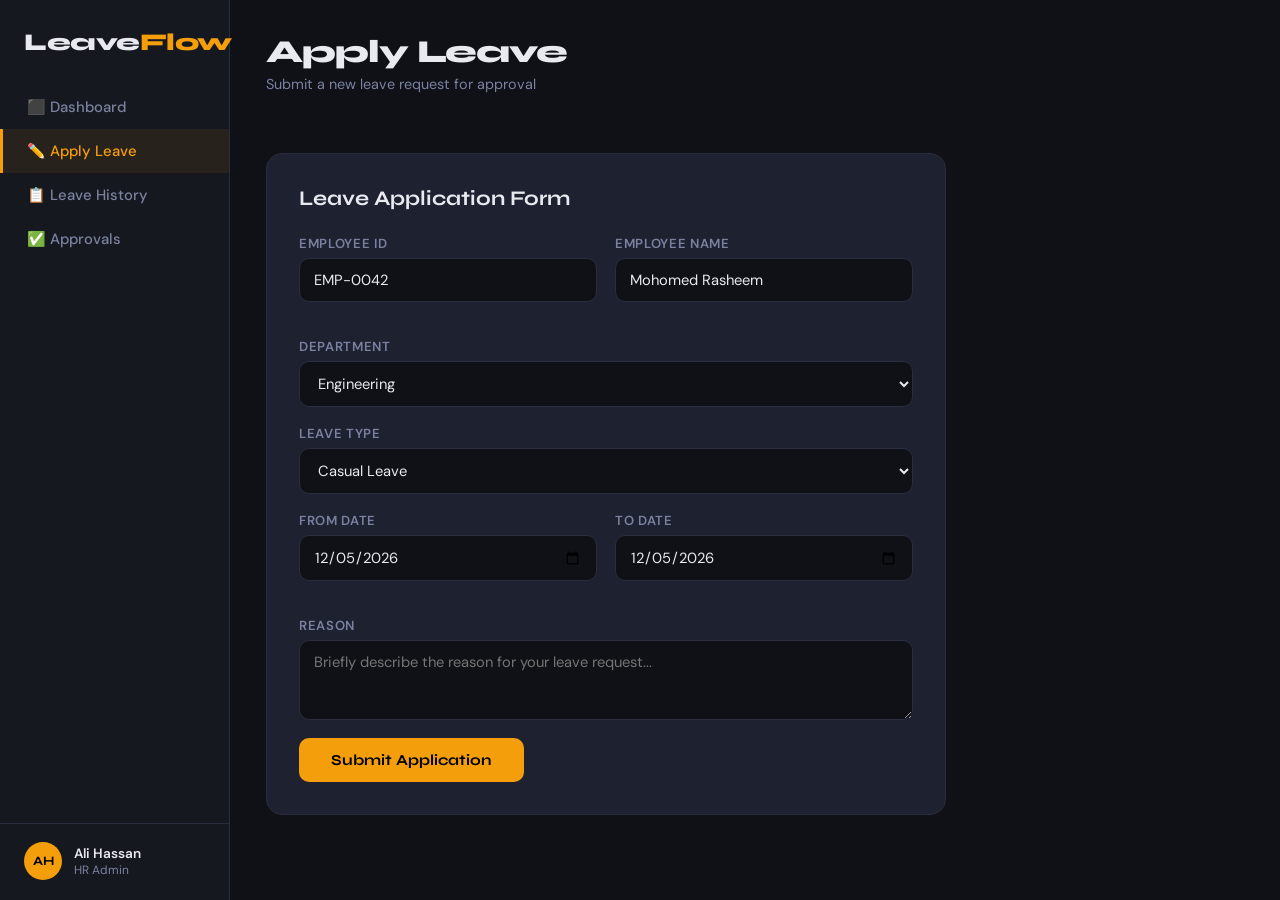
==== apply.html @ 22546e37 "Initial commit" ====
<!DOCTYPE html>
<html lang="en">
<head>
  <meta charset="UTF-8"/>
  <meta name="viewport" content="width=device-width, initial-scale=1.0"/>
  <title>LeaveFlow – Apply Leave</title>
  <link href="https://fonts.googleapis.com/css2?family=Syne:wght@400;600;700;800&family=DM+Sans:wght@300;400;500&display=swap" rel="stylesheet"/>
  <link rel="stylesheet" href="style.css"/>
</head>
<body>
  <nav class="sidebar">
    <div class="logo">Leave<span>Flow</span></div>
    <ul>
      <li><a href="index.html">⬛ Dashboard</a></li>
      <li class="active"><a href="apply.html">✏️ Apply Leave</a></li>
      <li><a href="history.html">📋 Leave History</a></li>
      <li><a href="approval.html">✅ Approvals</a></li>
    </ul>
    <div class="sidebar-user">
      <div class="avatar">AH</div>
      <div><div class="uname">Ali Hassan</div><div class="urole">HR Admin</div></div>
    </div>
  </nav>

  <main class="content">
    <header class="topbar">
      <div class="page-head">
        <h1>Apply Leave</h1>
        <p>Submit a new leave request for approval</p>
      </div>
    </header>

    <div class="alert success" id="successAlert">
      ✅ Leave application submitted successfully! Your request is pending approval.
    </div>

    <div class="form-box">
      <h2>Leave Application Form</h2>

      <div class="form-row">
        <div class="form-group">
          <label>Employee ID</label>
          <input type="text" id="empId" placeholder="e.g. EMP-0042" value="EMP-0042"/>
        </div>
        <div class="form-group">
          <label>Employee Name</label>
          <input type="text" id="empName" placeholder="Full name" value="Mohomed Rasheem"/>
        </div>
      </div>

      <div class="form-group">
        <label>Department</label>
        <select id="dept">
          <option>Engineering</option>
          <option>Human Resources</option>
          <option>Finance</option>
          <option>Marketing</option>
          <option>IT</option>
          <option>Operations</option>
        </select>
      </div>

      <div class="form-group">
        <label>Leave Type</label>
        <select id="leaveType">
          <option value="Casual">Casual Leave</option>
          <option value="Sick">Sick Leave</option>
          <option value="Annual">Annual Leave</option>
        </select>
      </div>

      <div class="form-row">
        <div class="form-group">
          <label>From Date</label>
          <input type="date" id="fromDate"/>
        </div>
        <div class="form-group">
          <label>To Date</label>
          <input type="date" id="toDate"/>
        </div>
      </div>

      <div class="form-group">
        <label>Reason</label>
        <textarea id="reason" placeholder="Briefly describe the reason for your leave request..."></textarea>
      </div>

      <div style="display:flex; align-items:center; gap:16px; margin-top:8px;">
        <button class="btn-primary" onclick="submitLeave()">Submit Application</button>
        <span id="errorMsg" style="color:#f87171; font-size:0.85rem;"></span>
      </div>
    </div>
  </main>

  <script>
    // Set default dates
    const today = new Date().toISOString().split('T')[0];
    document.getElementById('fromDate').value = today;
    document.getElementById('toDate').value = today;

    function submitLeave() {
      const empId = document.getElementById('empId').value.trim();
      const empName = document.getElementById('empName').value.trim();
      const from = document.getElementById('fromDate').value;
      const to = document.getElementById('toDate').value;
      const reason = document.getElementById('reason').value.trim();
      const errEl = document.getElementById('errorMsg');

      if (!empId || !empName || !from || !to || !reason) {
        errEl.textContent = '⚠ Please fill in all fields.';
        return;
      }
      if (new Date(to) < new Date(from)) {
        errEl.textContent = '⚠ End date cannot be before start date.';
        return;
      }
      errEl.textContent = '';

      // Save to localStorage
      const existing = JSON.parse(localStorage.getItem('leaveRequests') || '[]');
      existing.push({
        id: 'LV-' + Math.floor(Math.random()*9000+1000),
        empId, empName,
        dept: document.getElementById('dept').value,
        type: document.getElementById('leaveType').value,
        from, to, reason,
        status: 'Pending',
        deptHead: 'Pending',
        hr: 'Pending',
        submittedAt: new Date().toLocaleDateString()
      });
      localStorage.setItem('leaveRequests', JSON.stringify(existing));

      document.getElementById('successAlert').style.display = 'block';
      document.getElementById('reason').value = '';
      window.scrollTo({ top: 0, behavior: 'smooth' });
    }
  </script>
</body>
</html>
---- style.css ----
/* ===== LeaveFlow Design System ===== */
@import url('https://fonts.googleapis.com/css2?family=Syne:wght@400;600;700;800&family=DM+Sans:wght@300;400;500&display=swap');

:root {
  --bg: #0f1117;
  --sidebar-bg: #16181f;
  --card-bg: #1e2130;
  --card-border: #2a2d3e;
  --accent: #f59e0b;
  --accent2: #3b82f6;
  --green: #10b981;
  --red: #ef4444;
  --text: #e8eaf0;
  --muted: #7b82a0;
  --font-head: 'Syne', sans-serif;
  --font-body: 'DM Sans', sans-serif;
}

*, *::before, *::after { box-sizing: border-box; margin: 0; padding: 0; }

body {
  display: flex;
  min-height: 100vh;
  background: var(--bg);
  color: var(--text);
  font-family: var(--font-body);
}

/* ====== SIDEBAR ====== */
.sidebar {
  width: 230px;
  min-height: 100vh;
  background: var(--sidebar-bg);
  border-right: 1px solid var(--card-border);
  display: flex;
  flex-direction: column;
  padding: 28px 0 20px;
  position: fixed;
  top: 0; left: 0; bottom: 0;
}

.logo {
  font-family: var(--font-head);
  font-size: 1.5rem;
  font-weight: 800;
  padding: 0 24px 28px;
  letter-spacing: -0.5px;
  color: var(--text);
}
.logo span { color: var(--accent); }

.sidebar ul { list-style: none; flex: 1; }
.sidebar ul li a {
  display: block;
  padding: 12px 24px;
  color: var(--muted);
  text-decoration: none;
  font-size: 0.93rem;
  font-weight: 500;
  border-left: 3px solid transparent;
  transition: all 0.2s;
}
.sidebar ul li a:hover { color: var(--text); background: rgba(255,255,255,0.04); }
.sidebar ul li.active a {
  color: var(--accent);
  border-left-color: var(--accent);
  background: rgba(245,158,11,0.08);
}

.sidebar-user {
  display: flex;
  align-items: center;
  gap: 12px;
  padding: 18px 24px 0;
  border-top: 1px solid var(--card-border);
  margin-top: 16px;
}
.avatar {
  width: 38px; height: 38px;
  background: var(--accent);
  border-radius: 50%;
  display: flex; align-items: center; justify-content: center;
  font-family: var(--font-head);
  font-weight: 700;
  font-size: 0.8rem;
  color: #000;
  flex-shrink: 0;
}
.uname { font-size: 0.85rem; font-weight: 600; }
.urole { font-size: 0.75rem; color: var(--muted); }

/* ====== MAIN CONTENT ====== */
.content {
  margin-left: 230px;
  flex: 1;
  padding: 32px 36px;
  min-height: 100vh;
}

.topbar {
  display: flex;
  align-items: flex-start;
  justify-content: space-between;
  margin-bottom: 32px;
}
.topbar h1 {
  font-family: var(--font-head);
  font-size: 2rem;
  font-weight: 800;
  letter-spacing: -1px;
}
.subtitle { color: var(--muted); font-size: 0.9rem; margin-top: 4px; }
.date-badge {
  background: var(--card-bg);
  border: 1px solid var(--card-border);
  padding: 8px 16px;
  border-radius: 20px;
  font-size: 0.82rem;
  color: var(--muted);
  white-space: nowrap;
}

/* ====== STAT CARDS ====== */
.cards {
  display: grid;
  grid-template-columns: repeat(4, 1fr);
  gap: 20px;
  margin-bottom: 28px;
}
.card {
  background: var(--card-bg);
  border: 1px solid var(--card-border);
  border-radius: 16px;
  padding: 24px;
  position: relative;
  overflow: hidden;
  transition: transform 0.2s;
}
.card:hover { transform: translateY(-3px); }
.card::after {
  content: '';
  position: absolute;
  top: -20px; right: -20px;
  width: 80px; height: 80px;
  border-radius: 50%;
  opacity: 0.12;
}
.card-blue::after { background: #3b82f6; }
.card-yellow::after { background: #f59e0b; }
.card-orange::after { background: #f97316; }
.card-green::after { background: #10b981; }

.card-icon { font-size: 1.4rem; margin-bottom: 12px; }
.card-num {
  font-family: var(--font-head);
  font-size: 2.4rem;
  font-weight: 800;
  line-height: 1;
  margin-bottom: 6px;
}
.card-blue .card-num { color: #60a5fa; }
.card-yellow .card-num { color: #fbbf24; }
.card-orange .card-num { color: #fb923c; }
.card-green .card-num { color: #34d399; }
.card-label { font-size: 0.82rem; color: var(--muted); font-weight: 500; }

/* ====== CHARTS ====== */
.charts-row {
  display: grid;
  grid-template-columns: 1fr 340px;
  gap: 20px;
  margin-bottom: 28px;
}
.chart-box {
  background: var(--card-bg);
  border: 1px solid var(--card-border);
  border-radius: 16px;
  padding: 24px;
}
.chart-box h2 {
  font-family: var(--font-head);
  font-size: 1rem;
  font-weight: 700;
  margin-bottom: 18px;
  color: var(--text);
}

/* ====== TABLE ====== */
.recent-table {
  background: var(--card-bg);
  border: 1px solid var(--card-border);
  border-radius: 16px;
  padding: 24px;
}
.recent-table h2 {
  font-family: var(--font-head);
  font-size: 1rem;
  font-weight: 700;
  margin-bottom: 18px;
}
table { width: 100%; border-collapse: collapse; }
thead th {
  text-align: left;
  font-size: 0.78rem;
  font-weight: 600;
  color: var(--muted);
  text-transform: uppercase;
  letter-spacing: 0.06em;
  padding: 0 0 12px;
  border-bottom: 1px solid var(--card-border);
}
tbody tr { border-bottom: 1px solid rgba(255,255,255,0.04); }
tbody tr:last-child { border-bottom: none; }
tbody td {
  padding: 13px 0;
  font-size: 0.9rem;
  color: var(--text);
}

/* Badges */
.badge {
  display: inline-block;
  padding: 4px 12px;
  border-radius: 20px;
  font-size: 0.75rem;
  font-weight: 600;
}
.badge.pending { background: rgba(251,191,36,0.15); color: #fbbf24; }
.badge.approved { background: rgba(52,211,153,0.15); color: #34d399; }
.badge.rejected { background: rgba(239,68,68,0.15); color: #f87171; }

/* ====== FORM STYLES ====== */
.form-box {
  background: var(--card-bg);
  border: 1px solid var(--card-border);
  border-radius: 16px;
  padding: 32px;
  max-width: 680px;
}
.form-box h2 {
  font-family: var(--font-head);
  font-size: 1.3rem;
  font-weight: 700;
  margin-bottom: 24px;
}
.form-row {
  display: grid;
  grid-template-columns: 1fr 1fr;
  gap: 18px;
  margin-bottom: 18px;
}
.form-group { display: flex; flex-direction: column; gap: 6px; margin-bottom: 18px; }
.form-group label { font-size: 0.82rem; font-weight: 600; color: var(--muted); text-transform: uppercase; letter-spacing: 0.05em; }
.form-group input,
.form-group select,
.form-group textarea {
  background: var(--bg);
  border: 1px solid var(--card-border);
  border-radius: 10px;
  padding: 11px 14px;
  color: var(--text);
  font-family: var(--font-body);
  font-size: 0.92rem;
  outline: none;
  transition: border-color 0.2s;
}
.form-group input:focus,
.form-group select:focus,
.form-group textarea:focus { border-color: var(--accent); }
.form-group textarea { resize: vertical; min-height: 80px; }
.form-group select option { background: var(--card-bg); }

.btn-primary {
  background: var(--accent);
  color: #000;
  border: none;
  padding: 13px 32px;
  border-radius: 10px;
  font-family: var(--font-head);
  font-size: 0.95rem;
  font-weight: 700;
  cursor: pointer;
  transition: opacity 0.2s, transform 0.1s;
}
.btn-primary:hover { opacity: 0.88; transform: translateY(-1px); }

.btn-approve {
  background: rgba(16,185,129,0.15);
  color: #34d399;
  border: 1px solid rgba(16,185,129,0.3);
  padding: 6px 14px;
  border-radius: 8px;
  font-size: 0.8rem;
  font-weight: 600;
  cursor: pointer;
  transition: background 0.2s;
  margin-right: 6px;
}
.btn-approve:hover { background: rgba(16,185,129,0.3); }

.btn-reject {
  background: rgba(239,68,68,0.1);
  color: #f87171;
  border: 1px solid rgba(239,68,68,0.25);
  padding: 6px 14px;
  border-radius: 8px;
  font-size: 0.8rem;
  font-weight: 600;
  cursor: pointer;
  transition: background 0.2s;
}
.btn-reject:hover { background: rgba(239,68,68,0.22); }

/* Alert / Success */
.alert {
  padding: 14px 18px;
  border-radius: 10px;
  font-size: 0.9rem;
  margin-bottom: 22px;
  display: none;
}
.alert.success { background: rgba(16,185,129,0.15); color: #34d399; border: 1px solid rgba(16,185,129,0.3); }

/* Page section heading */
.page-head { margin-bottom: 28px; }
.page-head h1 { font-family: var(--font-head); font-size: 2rem; font-weight: 800; letter-spacing: -1px; }
.page-head p { color: var(--muted); margin-top: 4px; font-size: 0.9rem; }

/* Filter bar */
.filter-bar {
  display: flex;
  gap: 12px;
  margin-bottom: 20px;
  flex-wrap: wrap;
}
.filter-bar select, .filter-bar input {
  background: var(--card-bg);
  border: 1px solid var(--card-border);
  border-radius: 10px;
  padding: 9px 14px;
  color: var(--text);
  font-family: var(--font-body);
  font-size: 0.88rem;
  outline: none;
}

/* Full-width table box */
.table-box {
  background: var(--card-bg);
  border: 1px solid var(--card-border);
  border-radius: 16px;
  padding: 24px;
  overflow-x: auto;
}
.table-box h2 {
  font-family: var(--font-head);
  font-size: 1rem;
  font-weight: 700;
  margin-bottom: 18px;
}

/* Step indicator */
.approval-steps {
  display: flex;
  gap: 10px;
  align-items: center;
  margin-bottom: 6px;
  font-size: 0.78rem;
  color: var(--muted);
}
.step-dot {
  width: 8px; height: 8px;
  border-radius: 50%;
  background: var(--card-border);
}
.step-dot.done { background: var(--green); }
.step-dot.active { background: var(--accent); }

@media (max-width: 900px) {
  .sidebar { width: 60px; }
  .logo, .sidebar ul li a span, .sidebar-user .uname, .sidebar-user .urole { display: none; }
  .content { margin-left: 60px; padding: 20px 16px; }
  .cards { grid-template-columns: 1fr 1fr; }
  .charts-row { grid-template-columns: 1fr; }
}
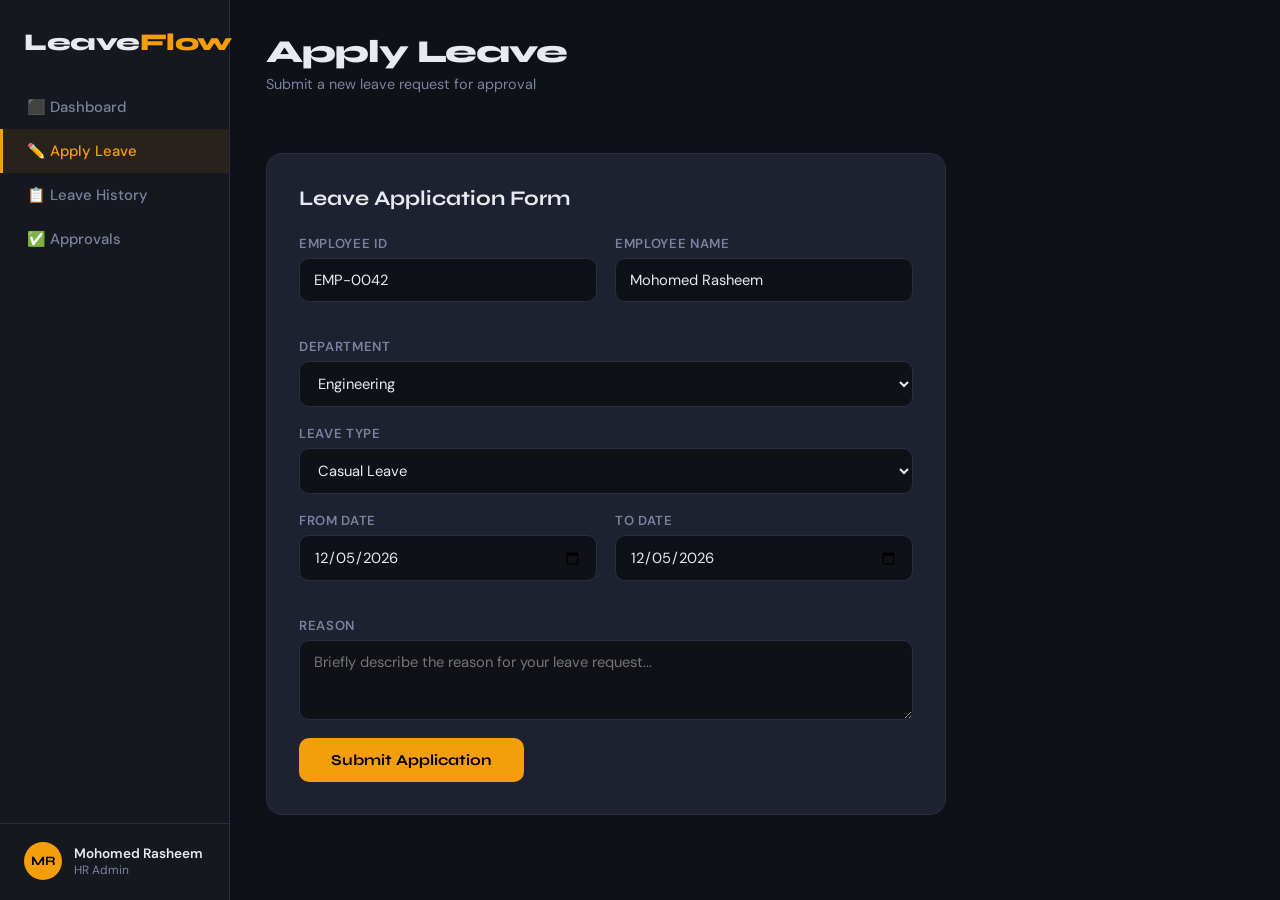
==== commit 9dd31cee: "I made some changes" ====
--- a/apply.html
+++ b/apply.html
@@ -17,8 +17,8 @@
       <li><a href="approval.html">✅ Approvals</a></li>
     </ul>
     <div class="sidebar-user">
-      <div class="avatar">AH</div>
-      <div><div class="uname">Ali Hassan</div><div class="urole">HR Admin</div></div>
+      <div class="avatar">MR</div>
+      <div><div class="uname">Mohomed Rasheem</div><div class="urole">HR Admin</div></div>
     </div>
   </nav>
 
